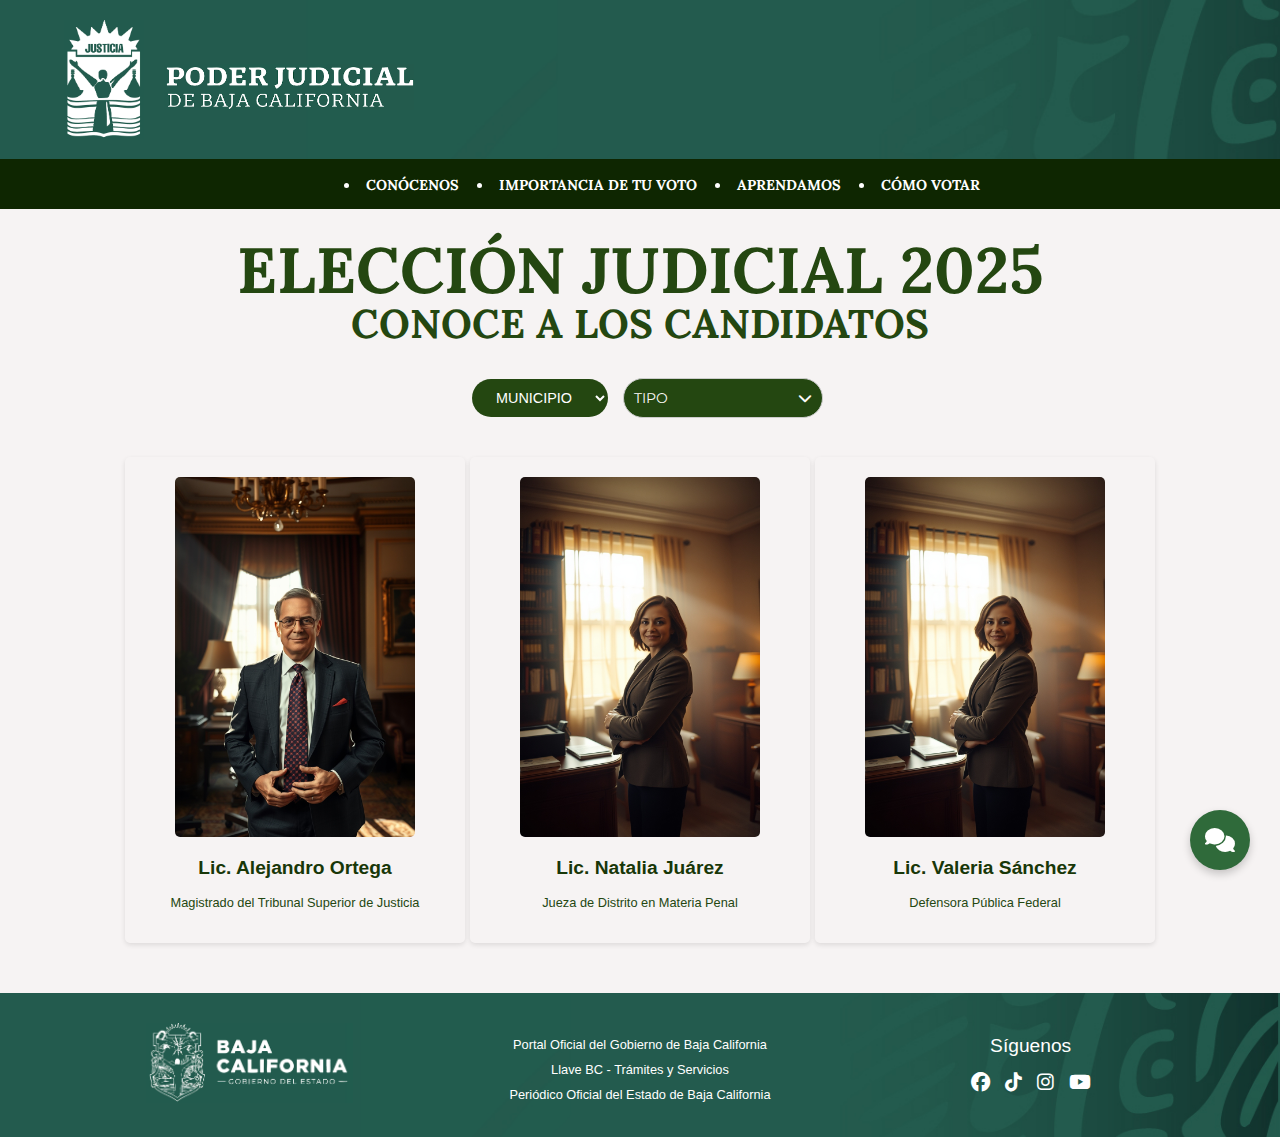
==== index.html @ f9f93be9 "Prototype-v1" ====
<!DOCTYPE html>
<html lang="es">
<head>
    <meta charset="UTF-8">
    <meta name="viewport" content="width=device-width, initial-scale=1.0">
    <title>Elección Judicial 2025</title>
    <link rel="stylesheet" href="css/index.css">
    <link rel="preconnect" href="https://fonts.googleapis.com">
    <link rel="preconnect" href="https://fonts.gstatic.com" crossorigin>
    <link href="https://fonts.googleapis.com/css2?family=Merriweather:ital,wght@0,300;0,400;0,700;0,900;1,300;1,400;1,700;1,900&display=swap" rel="stylesheet">
    <link href="https://fonts.googleapis.com/css2?family=Montserrat:wght@300;400;700&display=swap" rel="stylesheet">
    <link href="https://fonts.googleapis.com/css2?family=Lato:wght@300;400;700&display=swap" rel="stylesheet">
    <link href="https://fonts.googleapis.com/css2?family=Lora:wght@400;700&display=swap" rel="stylesheet">
    <link rel="stylesheet" href="https://cdnjs.cloudflare.com/ajax/libs/font-awesome/6.4.2/css/all.min.css">
    <link href="/css/chatbot.css" rel="stylesheet">
    <style>
        .chat-toggle-btn {
            position: fixed;
            bottom: 30px;
            right: 30px;
            width: 60px;
            height: 60px;
            border-radius: 50%;
            background-color: #2f6a3a;
            color: white;
            border: none;
            box-shadow: 0 4px 8px rgba(0, 0, 0, 0.2);
            display: flex;
            justify-content: center;
            align-items: center;
            cursor: pointer;
            z-index: 999;
            transition: all 0.3s ease;
        }
        
        .chat-toggle-btn:hover {
            background-color: #124816;
            transform: scale(1.05);
        }
        
        .chat-toggle-btn i {
            font-size: 24px;
        }
        
        .chat-container {
            position: fixed;
            bottom: 100px;
            right: 30px;
            width: 350px;
            height: 500px;
            background-color: white;
            border-radius: 10px;
            box-shadow: 0 5px 15px rgba(0, 0, 0, 0.2);
            z-index: 998;
            display: none;
            transition: all 0.3s ease;
            overflow: hidden;
        }
        
        .chat-container.active {
            display: flex;
            flex-direction: column;
            animation: slideIn 0.3s forwards;
        }
        
        @keyframes slideIn {
            from {
                opacity: 0;
                transform: translateY(20px);
            }
            to {
                opacity: 1;
                transform: translateY(0);
            }
        }
    </style>
</head>
<body>
    <header>
        <div class="logos">
            <div class="logo">
                <img src="resources/logo-preview.png" alt="Logo">
            </div>
            <div class="title">
                <img src="resources/title.png" alt="Poder Judicial de Baja California">
            </div>
        </div>
        <div class="nav">
            <nav>
                <ul>
                    <li><a href="conócenos.html">CONÓCENOS</a></li>
                    <li><a href="voto.html">IMPORTANCIA DE TU VOTO</a></li>
                    <li><a href="aprendamos.html">APRENDAMOS</a></li>
                    <li><a href="SimuladorVotar.html">CÓMO VOTAR</a></li>
                </ul>
            </nav>
        </div>
    </header>
    
    <main>
        <section class="intro">
            <div class="info-container">
                <h1 class="title2">ELECCIÓN JUDICIAL 2025</h1>
                <p class="sub">Elección popular de personas juzgadoras y magistraturas</p>
            </div>
            <p class="title3">CONOCE A LOS CANDIDATOS</p>
            <div class="filters">
                <div class="city-selector">
                    <select id="citySelector" class="form-control">
                        <option value="" disabled selected>MUNICIPIO</option>
                        <option value="mexicali">Mexicali</option>
                        <option value="tijuana">Tijuana</option>
                        <option value="ensenada">Ensenada</option>
                        <option value="tecate">Tecate</option>
                        <option value="rosarito">Rosarito</option>
                    </select>
                </div>
                <div class="city-selector">
                    <div class="custom-select">
                        <div class="selected-option">
                            <span>TIPO</span>
                            <i class="fas fa-chevron-down"></i>
                        </div>
                        <div class="options">
                            <div class="option" data-value="juez">
                                Juez
                                <div class="tooltip">
                                    Un <strong>Juez</strong> es un funcionario público que imparte justicia en casos específicos, resolviendo disputas y aplicando la ley.
                                </div>
                            </div>
                            <div class="option" data-value="magistrado">
                                Magistrado
                                <div class="tooltip">
                                    Un <strong>Magistrado</strong> es un juez de mayor jerarquía que forma parte de un tribunal colegiado y decide en casos más complejos.
                                </div>
                            </div>
                        </div>
                    </div>
                </div>
        </section>
        
        <section class="candidates">
            <div class="candidate">
                <img src="resources/candidate1.jpg" alt="Lic. Alejandro Ortega">
                <h2 class="name">Lic. Alejandro Ortega</h2>
                <h2 class="type" style="display: none;">Magistrado</h2>
                <p>Magistrado del Tribunal Superior de Justicia</p>
            </div>
            <div class="candidate">
                <img src="resources/candidate3.jpg" alt="Lic. Natalia Juárez">
                <h2 class="name">Lic. Natalia Juárez</h2>
                <h2 class="type" style="display: none;">Jueza</h2>
                <p>Jueza de Distrito en Materia Penal</p>
            </div>
            <div class="candidate">
                <img src="resources/candidate3.jpg" alt="Lic. Valeria Sánchez">
                <h2 class="name">Lic. Valeria Sánchez</h2>
                <h2 class="type" style="display: none;">Defensora</h2>
                <p>Defensora Pública Federal</p>
            </div>
        </section>
        <div id="video-modal" class="video-modal">
            <div class="video-container">
                <div class="info-candidate">
                    <div class="close-btn">&times;</div>
                    <h3 id="candidate-name"></h3>
                    <h3 id="candidate-type"></h3>
                    <button id="showIframeButton">Info Candidato</button>
                </div>
                <div class="video-wrapper">
                    <video id="candidate-video" controls>
                        <source src="" type="video/mp4">
                        Your browser does not support the video tag.
                    </video>
                    <div class="pdf-container">
                        <iframe id="myIframe" src="resources/APT_CRAFT_FASE 1.pdf"></iframe>
                    </div>
                </div>
            </div>
        </div>
    </main>

    <footer>
        <div class="footer-logo">
            <img src="resources/BCgob.png" alt="Gobierno de Baja California">
        </div>
        <div class="link-media">
            <a href="https://www.bajacalifornia.gob.mx" target="_blank">Portal Oficial del Gobierno de Baja California</a>
            <a href="https://www.llave.bajacalifornia.gob.mx/" target="_blank">Llave BC - Trámites y Servicios</a>
            <a href="https://periodicooficial.ebajacalifornia.gob.mx/oficial/consultaPublicaciones.jsp" target="_blank">Periódico Oficial del Estado de Baja California</a>
        </div>        
        <div class="social-media">
            <a>Síguenos</a>
            <div class="icons">
                <a href="https://www.facebook.com/BC.Gobierno/" target="_blank"><i class="fab fa-facebook"></i></a>
                <a href="https://www.tiktok.com/@marinadelpilarbc?lang=es" target="_blank"><i class="fab fa-tiktok"></i></a>
                <a href="https://www.instagram.com/BCGobierno/" target="_blank"><i class="fab fa-instagram"></i></a>
                <a href="https://www.youtube.com/@GobiernodeBajaCalifornia" target="_blank"><i class="fab fa-youtube"></i></a>
            </div>
        </div>   
    </footer>

    <button class="chat-toggle-btn" id="chat-toggle">
        <i class="fas fa-comments"></i>
    </button>
    
    <div class="chat-container" id="chat-container">
        <div class="chat-header">
            <h2>Asistente Electoral</h2>
            <p>¡Hola! Puedo guiarte en tus dudas electorales</p>
        </div>
        <div class="chat-box" id="chat-box">
            <div class="message bot-message">
                ¡Que tal! Soy tu asistente electoral virtual. ¿Qué tema quieres conocer?
                <div class="quick-replies">
                    <button class="quick-reply-btn" onclick="handleQuickReply('info')">ℹ️ Información general</button>
                    <button class="quick-reply-btn" onclick="handleQuickReply('cargos')">🧑‍⚖️ Cargos a elegir</button>
                    <button class="quick-reply-btn" onclick="handleQuickReply('sistema')">⚖️ Sistema judicial Mexicano</button>
                    <button class="quick-reply-btn" onclick="handleQuickReply('requisitos')">📋 Requisitos para votar</button>
                </div>
            </div>
            <div class="typing-indicator">
                <div class="typing-dot"></div>
                <div class="typing-dot"></div>
                <div class="typing-dot"></div>
            </div>
        </div>
        <div class="input-area">
            <input type="text" id="user-input" placeholder="Escribe tu pregunta aquí...">
            <button class="send-btn" onclick="sendMessage()">➤</button>
        </div>
    </div>

    <script src="/javascript/chatbot.js"></script>
    <script src="/javascript/index.js"></script>
    <script src="/javascript/funciones.js"></script>
    <script>
        document.addEventListener('DOMContentLoaded', function() {
            const chatToggle = document.getElementById('chat-toggle');
            const chatContainer = document.getElementById('chat-container');
            
            chatToggle.addEventListener('click', function() {
                chatContainer.classList.toggle('active');
                
                const icon = chatToggle.querySelector('i');
                if (chatContainer.classList.contains('active')) {
                    icon.classList.remove('fa-comments');
                    icon.classList.add('fa-times');
                } else {
                    icon.classList.remove('fa-times');
                    icon.classList.add('fa-comments');
                }
            });
            
            document.addEventListener('click', function(event) {
                if (!chatContainer.contains(event.target) && 
                    !chatToggle.contains(event.target) &&
                    chatContainer.classList.contains('active')) {
                    chatContainer.classList.remove('active');
                    
                    const icon = chatToggle.querySelector('i');
                    icon.classList.remove('fa-times');
                    icon.classList.add('fa-comments');
                }
            });
            
            chatContainer.addEventListener('click', function(event) {
                event.stopPropagation();
            });
        });
    </script>
    <script>
        document.addEventListener('DOMContentLoaded', function() {
            const logo = document.querySelector('.logo'); 
            if (logo) {
                logo.addEventListener("click", function() {
                    location.reload(); 
                });
            } else {
                console.error("El elemento con el selector '#logo' no se encontró.");
            }
        });
    </script>
    <script>
        document.getElementById('showIframeButton').addEventListener('click', function() {
            const iframe = document.getElementById('myIframe');
            if (iframe.style.display === 'none') {
                iframe.style.display = 'block';
            } else {
                iframe.style.display = 'none'; 
            }
        });
    </script>
</body>
</html>
---- css/index.css ----
@font-face {
    font-family: 'GMX';
    src: url('../resources/gmx-regular-wisabo/GMX-Regular.otf') format('opentype')
}

body {
    font-family: 'GMX-Regular', sans-serif;
    margin: 0;
    padding: 0;
    display: flex;
    flex-direction: column;
    min-height: 100vh;
    background-color: #f4f4f4;
}

header {
    font-family: "Lora", serif;
    background-image: URL("../resources/BANNER\ Y\ LGOGOS-04.jpg");
    color: white;
    width: 100%;
    text-align: center;
    background-size: cover;
    background-position: center;
    background-repeat: no-repeat;
    position: relative;
    display: flex;
    flex-direction: column;
}

.logos {
    display: flex;
    flex-direction: row;
    justify-content: flex-start;
    align-items: center;
    padding: 10px 5%;
}

.logo {
    display: flex;
    margin-bottom: 10px;
    margin-top: 10px;
}

.logo img {
    width: 100%;
    max-width: 80px;
}

.title {
    margin-top: 15px;
    display: flex;
    width: 250px;
    max-width: 100%;
    margin-left: 20px;
}

.title img {
    width: 100%;
}

.nav {
    background-color: #0e2601;
    width: 100%;
    display: flex;
    padding: 5px 0;
    justify-content: center;
}

nav ul {
    margin: 0;
    padding: 0 5%;
    display: flex;
    justify-content: center;
    flex-wrap: wrap;
    width: 100%;
}

nav ul li {
    position: relative;
    margin: 5px 15px;
    padding: 5px;
}

nav ul li::after {
    content: "";
    position: absolute;
    bottom: 0;
    left: 0;
    width: 100%;
    height: 2px;
    background-color: white;
    transform: scaleX(0);
    transition: transform 0.3s ease-in-out;
}

nav ul li:hover::after {
    transform: scaleX(1);
}

nav ul li a {
    color: white;
    text-decoration: none;
    font-weight: bold;
    font-size: 0.9rem;
}

main {
    flex: 1;
    margin-top: auto;
    background-color: rgb(246, 243, 243);
}

.intro {
    text-align: center;
    padding: 20px 5%;
    background-color: rgb(246, 243, 243);
    margin: 20px 0;
    display: flex;
    flex-direction: column;
    align-items: center;
}

.title2 {
    width: 100%;
    display: flex;
    justify-content: center;
    align-items: center;
    font-family: "Lora", sans-serif;
    font-size: clamp(1.5rem, 5vw, 4rem);
    margin-top: -20px;
    color: #244711;
    text-align: center;
}

.sub {
    width: 90%;
    max-width: 700px;
    display: flex;
    position: relative;
    justify-content: center;
    align-items: center;
    margin-top: -50px;
    font-family: "Montserrat", sans-serif;
    font-size: clamp(0.9rem, 1.2vw, 1.5rem);
    color: #244711;
    text-align: center;
    opacity: 0; 
    transition: opacity 0.5s ease; 
    visibility: hidden;
}


.info-container {
    position: relative;
    display: flex;
    flex-direction: column;
    align-items: center;
    justify-content: center;
    width: 80%;
}

.title2:hover + .sub {
    opacity: 1;
    visibility: visible;
    margin-bottom: 50px;
}

.intro .button {
    display: inline-block;
    margin: 15px 0;
    padding: 10px 20px;
    background-color: #244711;
    color: white;
    text-decoration: none;
    border-radius: 30px;
    font-size: 0.9rem;
}

.title3 {
    width: 100%;
    justify-content: center;
    align-items: center;
    font-family: "Lora", sans-serif;
    font-weight: bolder;
    font-size: clamp(1.2rem, 4vw, 2.5rem);
    margin-top: -40px;
    color: #244711;
    text-align: center;
}

.filters {
    display: flex;
    justify-content: center;
    align-items: center;
    flex-wrap: wrap;
    margin-top: -20px;
}

.filters button {
    background-color: #244711;
    color: white;
    border: none;
    margin: 10px 15px;
    padding: 10px 20px;
    border-radius: 30px;
    font-size: 0.9rem;
}

.filters select {
    background-color: #244711;
    color: white;
    border: none;
    margin: 10px 15px;
    padding: 10px 20px;
    border-radius: 30px;
    font-size: 0.9rem;
}

.candidates {
    display: flex;
    justify-content: center;
    flex-wrap: wrap;
    padding: 0 5%;
    color: #244711;
    gap: 5px;
    margin-top: -10px;
}

.candidate {
    padding: 20px;
    border-radius: 5px;
    text-align: center;
    flex: 1;
    min-width: 200px;
    max-width: 300px;
    margin-bottom: 50px;
    box-shadow: 0 2px 5px rgba(0,0,0,0.1);
}

.candidate img {
    width: 80%;
    height: auto;
    object-fit: cover;
    border-radius: 5px;
}

.name {
    color: #183708;
    font-size: clamp(1rem, 1.5vw, 1.5rem);
}

.candidate p {
    font-size: clamp(0.8rem, 1vw, 1rem);
}

footer {
    background-image: URL("../resources/BANNER\ Y\ LGOGOS-04.jpg");
    color: white;
    text-align: center;
    padding: 30px 5%;
    background-size: cover;
    background-repeat: no-repeat;
    display: grid;
    grid-template-columns: repeat(auto-fit, minmax(250px, 1fr));
    gap: 20px;
    place-items: center;
}

.footer-logo img {
    height: 80px;
    max-width: 100%;
}

.link-media {
    display: flex;
    flex-direction: column;
    gap: 10px;
    margin-top: 10px;
}

.link-media a {
    font-size: clamp(0.8rem, 1vw, 1rem);
    color: #ffffff;
    text-decoration: none;
    transition: color 0.3s;
}

.link-media a:hover {
    color: #ff5722;
}

.social-media {
    display: flex;
    gap: 15px;
    justify-content: center;
    flex-direction: column;
}

.icons {
    display: flex;
    flex-direction: row;
    justify-content: center;
    gap: 15px;
}

.social-media a {
    font-size: clamp(1rem, 1.5vw, 1.5rem);
    color: #ffffff;
    text-decoration: none;
    transition: color 0.3s;
}

.social-media a:hover {
    color: #252625;
}

/* Media Queries para diferentes tamaños de pantalla */
@media (max-width: 768px) {
    .logos {
        flex-direction: column;
        padding: 10px 2%;
    }
    
    .logo img {
        max-width: 60px;
    }
    
    .title {
        margin-left: 0;
        width: 200px;
    }
    
    nav ul {
        padding: 0 2%;
    }
    
    nav ul li {
        margin: 5px 10px;
    }
    
    nav ul li a {
        font-size: 0.8rem;
    }
    
    .sub {
        margin-top: -10px;
    }
    
    footer {
        grid-template-columns: 1fr;
    }
    
    .link-media, .social-media {
        width: 100%;
    }
}

@media (max-width: 480px) {
    .logos {
        display: flex;
        flex-direction: row;
        align-items: center;
        justify-content: center;        
    }
    
    .title {
        width: 180px;
    }
    
    nav ul li {
        margin: 5px;
        list-style: none;
    }
    
    nav ul li a {
        font-size: 0.7rem;
        list-style: none;
    }
    
    .title2 {
        font-size: clamp(1.2rem, 4vw, 2rem);
    }
    
    .sub {
        font-size: clamp(0.8rem, 1vw, 1rem);
        margin-top: 0;
    }
    
    .filters button {
        margin: 5px;
        padding: 8px 15px;
        font-size: 0.8rem;
    }
    
    .candidate {
        min-width: 150px;
    }
}

.candidate {
    cursor: pointer;
    transition: transform 0.3s ease;
}

.candidate:hover {
    transform: scale(1.05);
}
.video-modal {
    display: none;
    position: fixed;
    top: 0;
    left: 0;
    width: 100%;
    height: 100%;
    background-color: rgba(0, 0, 0, 0.75);
    z-index: 1000;
    justify-content: center;
    align-items: center;
    overflow-y: auto;
    padding: 20px;
}

.video-container {
    background-color: white;
    border-radius: 12px;
    width: 60%;
    padding: 10px;
    position: relative;
    display: flex;
    flex-direction: column;
    align-items: center;
    justify-content: center;
    max-height: 80vh;
    box-shadow: 0 10px 30px rgba(0, 0, 0, 0.2);
    overflow: auto;
    margin: 0;
}

.video-container button {
    background-color: #3f6b28;
    color: white;
    border: none;
    margin: 10px 0;
    padding: 10px 24px;
    border-radius: 30px;
    font-size: 1rem;
    font-weight: 600;
    cursor: pointer;
    transition: all 0.3s ease;
    box-shadow: 0 2px 5px rgba(0, 0, 0, 0.1);
}

.video-container button:hover {
    background-color: #244711;
    transform: translateY(-2px);
    box-shadow: 0 4px 8px rgba(0, 0, 0, 0.2);
}

.close-btn {
    position: absolute;
    top: 15px;
    right: 20px;
    font-size: 32px;
    cursor: pointer;
    color: #333;
    z-index: 10;
    width: 40px;
    height: 40px;
    display: flex;
    justify-content: center;
    align-items: center;
    border-radius: 50%;
    background-color: #f3f3f3;
    transition: all 0.3s ease;
}

.close-btn:hover {
    background-color: #e0e0e0;
    color: #d32f2f;
}

.video-wrapper {
    width: 100%;
    margin-top: 0px;
    display: flex;
    flex-direction: column;
    align-items: center;
    overflow-y: auto;
    justify-content: center;
}

#candidate-video {
    width: 50%;
    max-width: 720px;
    height: auto;
    border-radius: 8px;
    margin-bottom: 20px;
    box-shadow: 0 4px 12px rgba(0, 0, 0, 0.1);
}

#candidate-name {
    text-align: center;
    margin: 0 0 5px 0;
    font-family: 'Montserrat', sans-serif;
    color: #2f6a3a;
    font-size: 1.8rem;
    font-weight: 700;
}

#candidate-type {
    text-align: center;
    margin: 0 0 15px 0;
    font-family: 'Montserrat', sans-serif;
    color: #264f2e;
    font-size: 1.3rem;
    align-items: center;
    margin-top: 10px;
}

.info-candidate {
    display: flex;
    flex-direction: row;
    align-items: center;
    justify-content: center;
    width: 100%;
    margin-bottom: 20px;
    position: relative;
    gap: 25px
}

#myIframe {
    display: none;
    width: 80%;
    height: 600px; 
    border: 1px solid #e0e0e0;
    border-radius: 8px;
    box-shadow: 0 4px 12px rgba(0, 0, 0, 0.08);
    overflow: auto;
    max-width: 100%;
    position: relative;
    justify-content: center;
    align-items: center;
}

#showIframeButton {
    margin: 15px 0;
    display: flex;
    align-items: center;
}

#showIframeButton:before {
    content: '\f15c';
    font-family: 'Font Awesome 6 Free';
    font-weight: 900;
    margin-right: 8px;
}

/* Estilos responsivos para pantallas pequeñas */
@media (max-width: 768px) {
    .video-container {
        padding: 20px;
        width: 95%;
    }
    
    #candidate-name {
        font-size: 1.5rem;
    }
    
    #candidate-type {
        font-size: 1.1rem;
    }
    
    #myIframe {
        height: 400px;
    }
}

.pdf-container {
    width: 70%;
    height: auto;
    max-width: 100%;
    overflow: auto;
    position: relative;
    display: flex;
    justify-content: center;
}

.custom-select {
    position: relative;
    width: 200px;
    cursor: pointer;
}

.selected-option {
    padding: 10px;
    border: 1px solid #ccc;
    border-radius: 30px;
    display: flex;
    justify-content: space-between;
    align-items: center;
    background-color: #244711;
    font-family: 'Montserrat', sans-serif;
    font-size: 14px;
    color: #fefbfb;
}

.selected-option i {
    transition: transform 0.3s ease;
}

.options {
    position: absolute;
    top: 100%;
    left: 0;
    width: 100%;
    border: 1px solid #ccc;
    border-radius: 4px;
    background-color: #244711;
    display: none;
    z-index: 1000;
}

.option {
    padding: 10px;
    position: relative;
    transition: background-color 0.3s ease;
    font-family: 'Montserrat', sans-serif;
    font-size: 14px;
    color: #fff9f9;
}

.option:hover {
    background-color: #1c700d;
}

.option .tooltip {
    display: none;
    position: absolute;
    left: 100%;
    top: 0;
    margin-left: 10px;
    width: 250px;
    padding: 10px;
    background-color: #2f6a3a;
    color: white;
    border-radius: 4px;
    box-shadow: 0 4px 12px rgba(0, 0, 0, 0.2);
    font-family: 'Montserrat', sans-serif;
    font-size: 14px;
    line-height: 1.5;
    z-index: 1001;
}

.option:hover .tooltip {
    display: block;
}

.custom-select.active .selected-option i {
    transform: rotate(180deg);
}

.custom-select.active .options {
    display: block;
}
---- css/chatbot.css ----
.chat-container {
    width: 380px;
    background: white;
    border-radius: 20px;
    box-shadow: 0 4px 20px rgba(0, 100, 0, 0.1);
    overflow: hidden;
}

.chat-header {
    background: linear-gradient(135deg, #0B6623, #074E1D);
    color: white;
    padding: 0;
    text-align: center;
}

.chat-header h2 {
    font-size: 1.5em;
    margin-bottom: 5px;
}

.chat-header p {
    font-size: 0.9em;
    opacity: 0.9;
}

.chat-box {
    height: 450px;
    padding: 20px;
    overflow-y: auto;
    background: #F0FFF0;
}

.message {
    margin: 10px 0;
    padding: 12px 16px;
    border-radius: 15px;
    max-width: 85%;
    word-wrap: break-word;
    position: relative;
    animation: fadeIn 0.3s ease-in;
}

@keyframes fadeIn {
    from { opacity: 0; transform: translateY(10px); }
    to { opacity: 1; transform: translateY(0); }
}

.bot-message {
    background: white;
    margin-right: auto;
    box-shadow: 0 2px 5px rgba(0, 100, 0, 0.05);
}

.user-message {
    background: #0B6623;
    color: white;
    margin-left: auto;
}

.quick-replies {
    display: flex;
    flex-wrap: wrap;
    gap: 8px;
    margin-top: 10px;
}

.quick-reply-btn {
    background: #DFF0D8;
    color: #0B6623;
    border: none;
    padding: 8px 16px;
    border-radius: 20px;
    cursor: pointer;
    font-size: 0.9em;
    transition: all 0.2s;
}

.quick-reply-btn:hover {
    background: #C1E1C1;
}

.input-area {
    display: flex;
    padding: 20px;
    background: white;
    border-top: 1px solid #DFF0D8;
    gap: 10px;
}

#user-input {
    flex: 1;
    padding: 12px;
    border: 2px solid #DFF0D8;
    border-radius: 25px;
    font-size: 1em;
    transition: border-color 0.3s;
}

#user-input:focus {
    border-color: #0B6623;
    outline: none;
}

.send-btn {
    background: #0B6623;
    color: white;
    border: none;
    border-radius: 50%;
    width: 46px;
    height: 46px;
    cursor: pointer;
    transition: transform 0.2s;
    display: flex;
    align-items: center;
    justify-content: center;
}

.send-btn:hover {
    transform: scale(1.05);
    background: #074E1D;
}

.typing-indicator {
    padding: 12px 16px;
    background: white;
    border-radius: 15px;
    display: none;
    align-items: center;
    gap: 5px;
    width: fit-content;
    margin: 10px 0;
}

.typing-dot {
    width: 8px;
    height: 8px;
    background: #0B6623;
    border-radius: 50%;
    animation: typing 1s infinite ease-in-out;
    opacity: 0.6;
}

.typing-dot:nth-child(1) { animation-delay: 0.2s; }
.typing-dot:nth-child(2) { animation-delay: 0.3s; }
.typing-dot:nth-child(3) { animation-delay: 0.4s; }

@keyframes typing {
    0%, 100% { transform: translateY(0); }
    50% { transform: translateY(-5px); }
}

.error-message {
    color: #0B6623;
    font-size: 0.9em;
    margin-top: 5px;
    display: none;
}
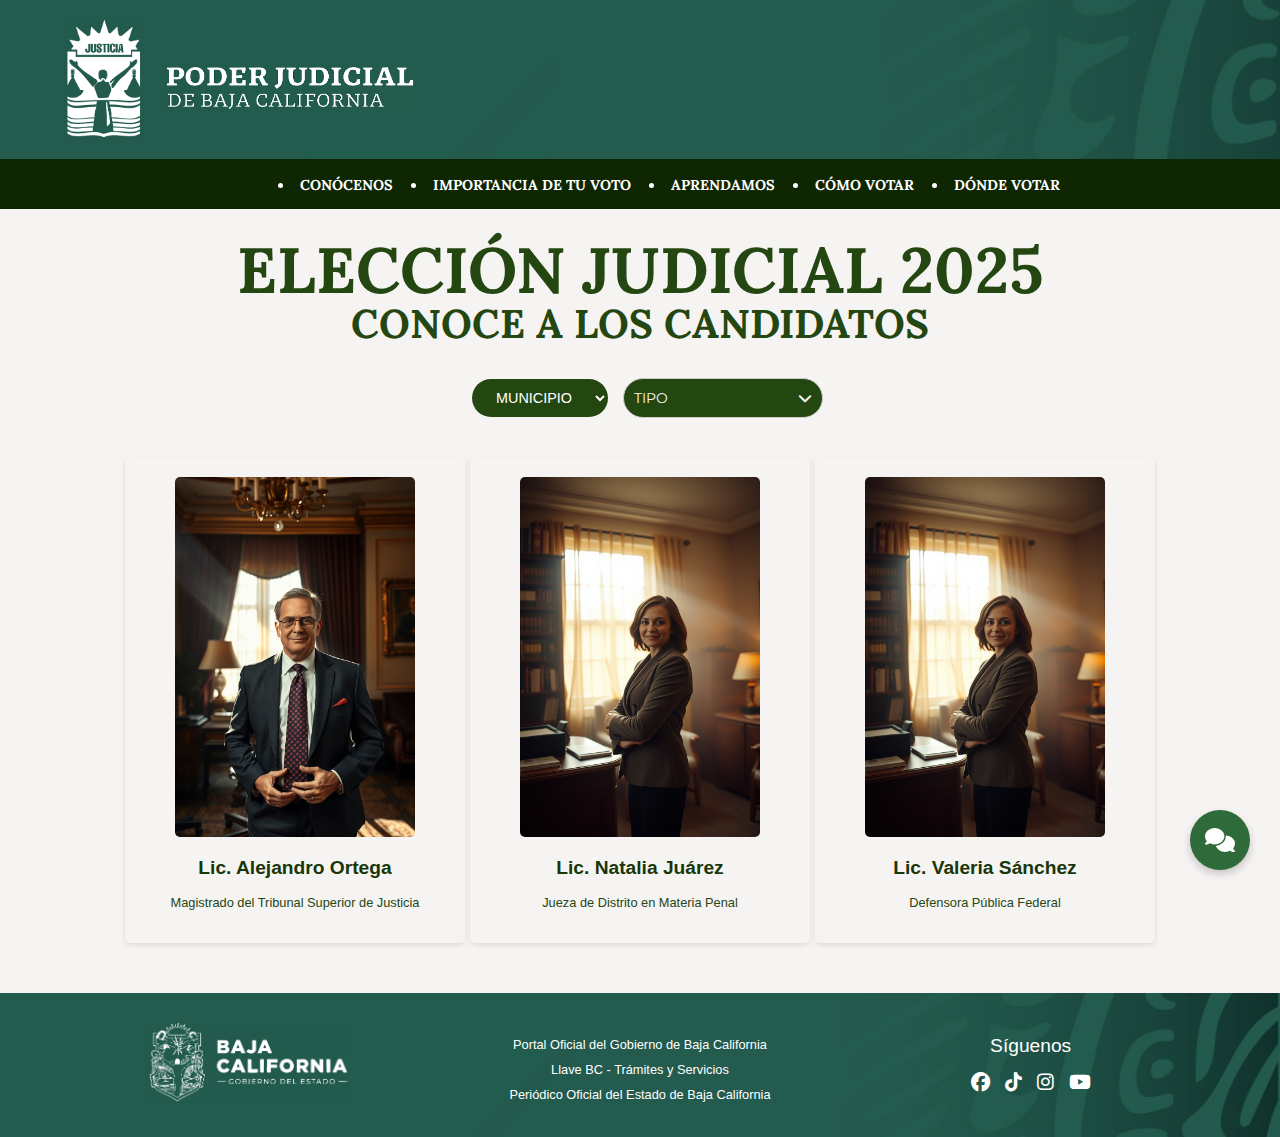
==== commit a9e1b163: "Prototype v1.2.1" ====
--- a/index.html
+++ b/index.html
@@ -92,6 +92,7 @@
                     <li><a href="voto.html">IMPORTANCIA DE TU VOTO</a></li>
                     <li><a href="aprendamos.html">APRENDAMOS</a></li>
                     <li><a href="SimuladorVotar.html">CÓMO VOTAR</a></li>
+                    <li><a href="ubicarCasilla.html">DÓNDE VOTAR</a></li>
                 </ul>
             </nav>
         </div>
